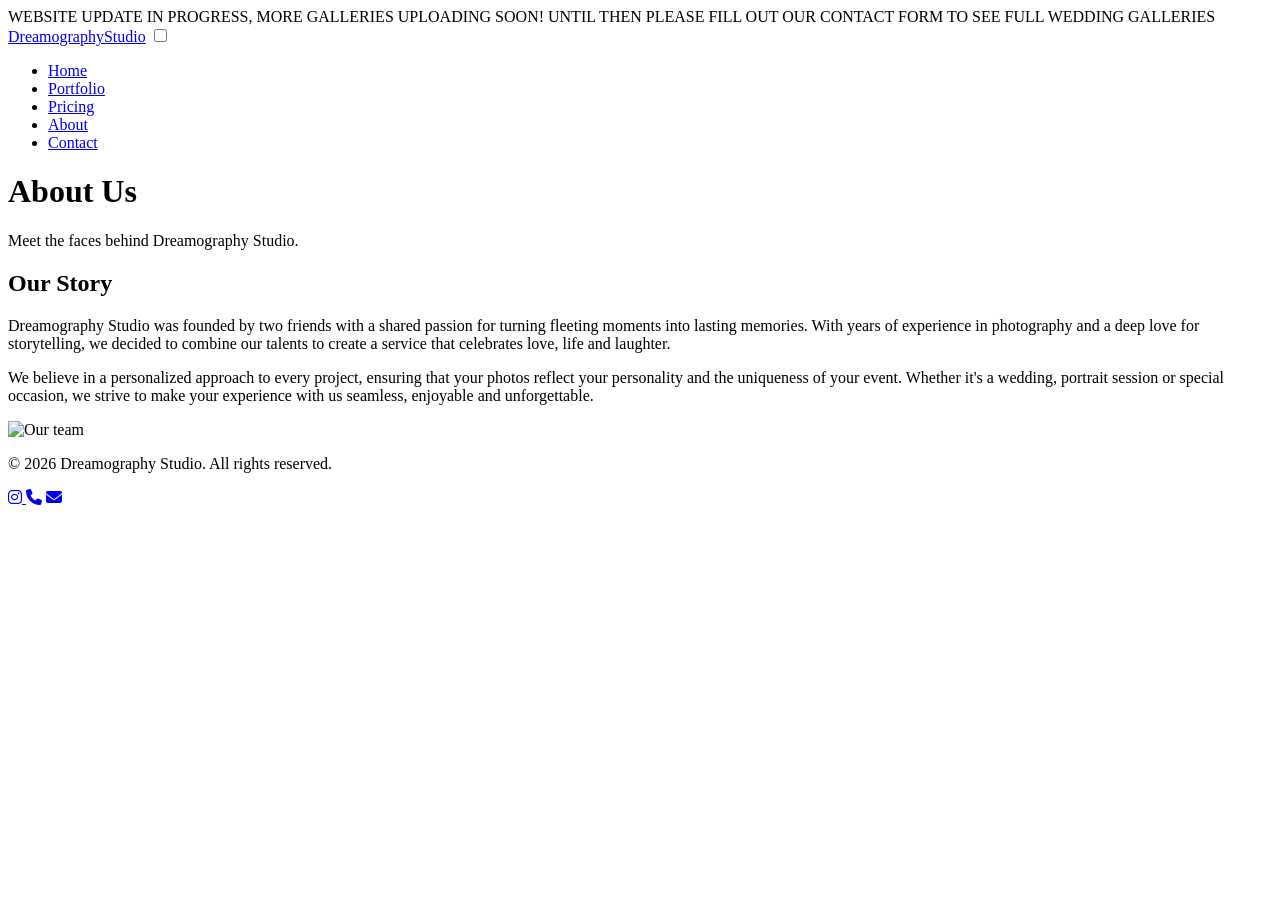
==== about.html @ a7d45cea "Add files via upload" ====
<!DOCTYPE html>
<html lang="en">
  <head>
    <meta charset="UTF-8" />
    <meta name="viewport" content="width=device-width, initial-scale=1.0" />
    <title>About Us | Dreamography Studio</title>
    <link
      href="https://fonts.googleapis.com/css2?family=Montserrat:wght@400;500;700&display=swap"
      rel="stylesheet"
    />
    <!-- Cursive font for quotes -->
    <link
      href="https://fonts.googleapis.com/css2?family=Caveat&display=swap"
      rel="stylesheet"
    />
    <link
      rel="stylesheet"
      href="https://cdnjs.cloudflare.com/ajax/libs/font-awesome/6.4.2/css/all.min.css"
      integrity="sha512-mQV+9fT3KjYWI1c6KChpOWOAIeycmTSDb03bnw6/zwZ7JpX3pfKkMojzjleRm9VdXiafX7+7A2ye31E2vChCCw=="
      crossorigin="anonymous"
      referrerpolicy="no-referrer"
    />
    <link rel="stylesheet" href="css/style.css" />
  </head>
  <body>
    <!-- Announcement Bar -->
    <div class="announcement-bar">
      WEBSITE UPDATE IN PROGRESS, MORE GALLERIES UPLOADING SOON! UNTIL THEN
      PLEASE FILL OUT OUR CONTACT FORM TO SEE FULL WEDDING GALLERIES
    </div>

    <!-- Navigation Bar -->
    <nav class="navbar">
      <div class="container">
        <a href="index.html" class="logo">Dreamography<span class="accent">Studio</span></a>
        <input type="checkbox" id="nav-toggle" class="nav-toggle" />
        <label for="nav-toggle" class="nav-toggle-label">
          <span></span>
        </label>
        <ul class="nav-menu">
          <li><a href="index.html">Home</a></li>
          <li><a href="portfolio.html">Portfolio</a></li>
          <li><a href="pricing.html">Pricing</a></li>
          <li><a href="about.html" class="active">About</a></li>
          <li><a href="contact.html">Contact</a></li>
        </ul>
      </div>
    </nav>

    <header class="page-header">
      <div class="container">
        <h1>About Us</h1>
        <p>Meet the faces behind Dreamography Studio.</p>
      </div>
    </header>

    <section class="about-section">
      <div class="container about-content">
        <div class="about-text">
          <h2>Our Story</h2>
          <p>
            Dreamography Studio was founded by two friends with a shared passion
            for turning fleeting moments into lasting memories. With years of
            experience in photography and a deep love for storytelling, we
            decided to combine our talents to create a service that celebrates
            love, life and laughter.
          </p>
          <p>
            We believe in a personalized approach to every project, ensuring
            that your photos reflect your personality and the uniqueness of
            your event. Whether it's a wedding, portrait session or special
            occasion, we strive to make your experience with us seamless,
            enjoyable and unforgettable.
          </p>
        </div>
        <div class="about-image">
          <img
            src="https://source.unsplash.com/600x600/?photographer,team"
            alt="Our team"
          />
        </div>
      </div>
    </section>

    <!-- Footer -->
    <footer class="footer">
      <div class="container footer-content">
        <p>&copy; 2026 Dreamography Studio. All rights reserved.</p>
        <div class="socials">
          <a
            href="https://www.instagram.com/"
            target="_blank"
            rel="noopener"
            aria-label="Instagram"
          >
            <i class="fab fa-instagram"></i>
          </a>
          <a href="tel:+1234567890" aria-label="Phone"
            ><i class="fas fa-phone"></i
          ></a>
          <a href="mailto:info@dreamographystudio.com" aria-label="Email"
            ><i class="fas fa-envelope"></i
          ></a>
        </div>
      </div>
    </footer>
  </body>
</html>
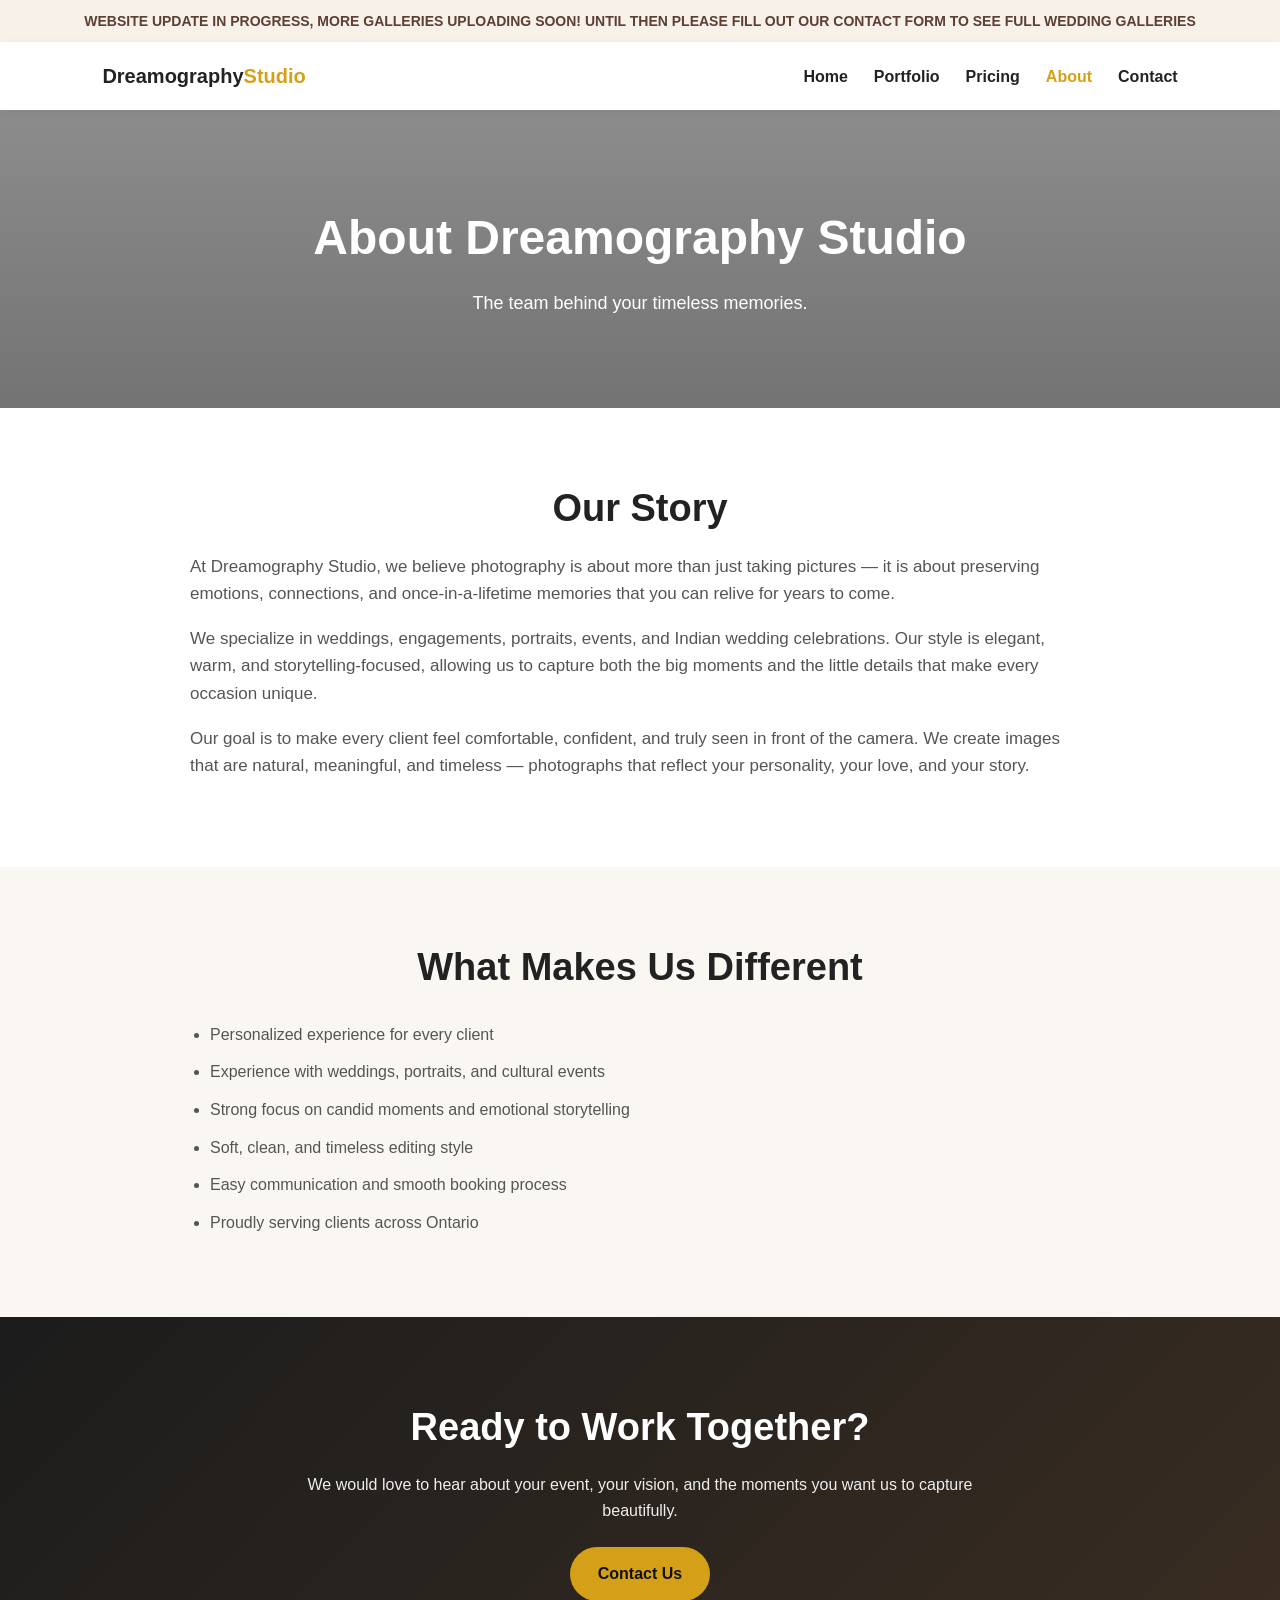
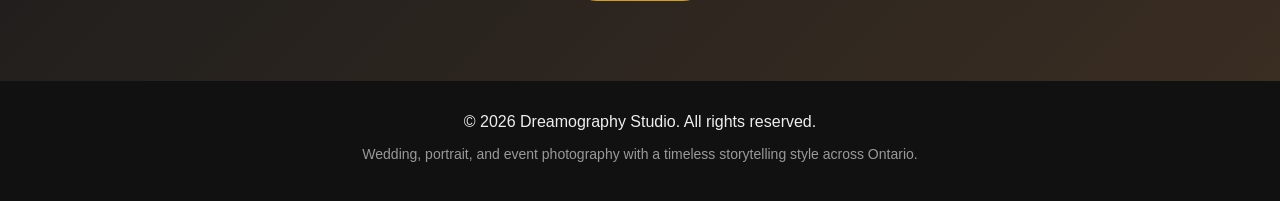
==== commit 577b5a77: "Revise About page layout and content Updated the structure and content of the About page, including " ====
--- a/about.html
+++ b/about.html
@@ -1,108 +1,86 @@
 <!DOCTYPE html>
 <html lang="en">
-  <head>
-    <meta charset="UTF-8" />
-    <meta name="viewport" content="width=device-width, initial-scale=1.0" />
-    <title>About Us | Dreamography Studio</title>
-    <link
-      href="https://fonts.googleapis.com/css2?family=Montserrat:wght@400;500;700&display=swap"
-      rel="stylesheet"
-    />
-    <!-- Cursive font for quotes -->
-    <link
-      href="https://fonts.googleapis.com/css2?family=Caveat&display=swap"
-      rel="stylesheet"
-    />
-    <link
-      rel="stylesheet"
-      href="https://cdnjs.cloudflare.com/ajax/libs/font-awesome/6.4.2/css/all.min.css"
-      integrity="sha512-mQV+9fT3KjYWI1c6KChpOWOAIeycmTSDb03bnw6/zwZ7JpX3pfKkMojzjleRm9VdXiafX7+7A2ye31E2vChCCw=="
-      crossorigin="anonymous"
-      referrerpolicy="no-referrer"
-    />
-    <link rel="stylesheet" href="css/style.css" />
-  </head>
-  <body>
-    <!-- Announcement Bar -->
-    <div class="announcement-bar">
-      WEBSITE UPDATE IN PROGRESS, MORE GALLERIES UPLOADING SOON! UNTIL THEN
-      PLEASE FILL OUT OUR CONTACT FORM TO SEE FULL WEDDING GALLERIES
+<head>
+  <meta charset="UTF-8" />
+  <meta name="viewport" content="width=device-width, initial-scale=1.0" />
+  <title>About | Dreamography Studio</title>
+  <link rel="stylesheet" href="style.css" />
+</head>
+<body>
+
+  <div class="top-bar">
+    WEBSITE UPDATE IN PROGRESS, MORE GALLERIES UPLOADING SOON! UNTIL THEN PLEASE FILL OUT OUR CONTACT FORM TO SEE FULL WEDDING GALLERIES
+  </div>
+
+  <nav class="navbar">
+    <a href="index.html" class="logo">Dreamography<span>Studio</span></a>
+    <ul class="nav-links">
+      <li><a href="index.html">Home</a></li>
+      <li><a href="portfolio.html">Portfolio</a></li>
+      <li><a href="pricing.html">Pricing</a></li>
+      <li><a href="about.html" class="active">About</a></li>
+      <li><a href="contact.html">Contact</a></li>
+    </ul>
+  </nav>
+
+  <section class="page-banner">
+    <h1>About Dreamography Studio</h1>
+    <p>The team behind your timeless memories.</p>
+  </section>
+
+  <section class="section section-light">
+    <div class="about-content">
+      <h2 class="section-title">Our Story</h2>
+
+      <p>
+        At Dreamography Studio, we believe photography is about more than just taking pictures —
+        it is about preserving emotions, connections, and once-in-a-lifetime memories that you
+        can relive for years to come.
+      </p>
+
+      <p>
+        We specialize in weddings, engagements, portraits, events, and Indian wedding celebrations.
+        Our style is elegant, warm, and storytelling-focused, allowing us to capture both the big
+        moments and the little details that make every occasion unique.
+      </p>
+
+      <p>
+        Our goal is to make every client feel comfortable, confident, and truly seen in front of the camera.
+        We create images that are natural, meaningful, and timeless — photographs that reflect your personality,
+        your love, and your story.
+      </p>
     </div>
+  </section>
 
-    <!-- Navigation Bar -->
-    <nav class="navbar">
-      <div class="container">
-        <a href="index.html" class="logo">Dreamography<span class="accent">Studio</span></a>
-        <input type="checkbox" id="nav-toggle" class="nav-toggle" />
-        <label for="nav-toggle" class="nav-toggle-label">
-          <span></span>
-        </label>
-        <ul class="nav-menu">
-          <li><a href="index.html">Home</a></li>
-          <li><a href="portfolio.html">Portfolio</a></li>
-          <li><a href="pricing.html">Pricing</a></li>
-          <li><a href="about.html" class="active">About</a></li>
-          <li><a href="contact.html">Contact</a></li>
-        </ul>
-      </div>
-    </nav>
+  <section class="section section-soft">
+    <div class="about-content">
+      <h2 class="section-title">What Makes Us Different</h2>
 
-    <header class="page-header">
-      <div class="container">
-        <h1>About Us</h1>
-        <p>Meet the faces behind Dreamography Studio.</p>
-      </div>
-    </header>
+      <ul class="about-list">
+        <li>Personalized experience for every client</li>
+        <li>Experience with weddings, portraits, and cultural events</li>
+        <li>Strong focus on candid moments and emotional storytelling</li>
+        <li>Soft, clean, and timeless editing style</li>
+        <li>Easy communication and smooth booking process</li>
+        <li>Proudly serving clients across Ontario</li>
+      </ul>
+    </div>
+  </section>
 
-    <section class="about-section">
-      <div class="container about-content">
-        <div class="about-text">
-          <h2>Our Story</h2>
-          <p>
-            Dreamography Studio was founded by two friends with a shared passion
-            for turning fleeting moments into lasting memories. With years of
-            experience in photography and a deep love for storytelling, we
-            decided to combine our talents to create a service that celebrates
-            love, life and laughter.
-          </p>
-          <p>
-            We believe in a personalized approach to every project, ensuring
-            that your photos reflect your personality and the uniqueness of
-            your event. Whether it's a wedding, portrait session or special
-            occasion, we strive to make your experience with us seamless,
-            enjoyable and unforgettable.
-          </p>
-        </div>
-        <div class="about-image">
-          <img
-            src="https://source.unsplash.com/600x600/?photographer,team"
-            alt="Our team"
-          />
-        </div>
-      </div>
-    </section>
+  <section class="cta-section">
+    <h2>Ready to Work Together?</h2>
+    <p>
+      We would love to hear about your event, your vision, and the moments you want us to capture beautifully.
+    </p>
+    <a href="contact.html" class="btn btn-primary">Contact Us</a>
+  </section>
 
-    <!-- Footer -->
-    <footer class="footer">
-      <div class="container footer-content">
-        <p>&copy; 2026 Dreamography Studio. All rights reserved.</p>
-        <div class="socials">
-          <a
-            href="https://www.instagram.com/"
-            target="_blank"
-            rel="noopener"
-            aria-label="Instagram"
-          >
-            <i class="fab fa-instagram"></i>
-          </a>
-          <a href="tel:+1234567890" aria-label="Phone"
-            ><i class="fas fa-phone"></i
-          ></a>
-          <a href="mailto:info@dreamographystudio.com" aria-label="Email"
-            ><i class="fas fa-envelope"></i
-          ></a>
-        </div>
-      </div>
-    </footer>
-  </body>
-</html>+  <footer class="footer">
+    <p>© 2026 Dreamography Studio. All rights reserved.</p>
+    <p class="small-note">
+      Wedding, portrait, and event photography with a timeless storytelling style across Ontario.
+    </p>
+  </footer>
+
+</body>
+</html>
--- a/style.css
+++ b/style.css
@@ -0,0 +1,430 @@
+* {
+  margin: 0;
+  padding: 0;
+  box-sizing: border-box;
+}
+
+html {
+  scroll-behavior: smooth;
+}
+
+body {
+  font-family: Arial, sans-serif;
+  color: #222;
+  background-color: #fff;
+  line-height: 1.6;
+}
+
+img {
+  max-width: 100%;
+  display: block;
+}
+
+a {
+  text-decoration: none;
+  color: inherit;
+}
+
+.top-bar {
+  background: #f8f1ea;
+  color: #5c4033;
+  text-align: center;
+  padding: 10px 20px;
+  font-size: 14px;
+  font-weight: 600;
+}
+
+.navbar {
+  background: #fff;
+  padding: 18px 8%;
+  display: flex;
+  justify-content: space-between;
+  align-items: center;
+  box-shadow: 0 2px 8px rgba(0, 0, 0, 0.06);
+  position: sticky;
+  top: 0;
+  z-index: 1000;
+}
+
+.logo {
+  font-size: 20px;
+  font-weight: 700;
+  color: #222;
+}
+
+.logo span {
+  color: #d4a017;
+}
+
+.nav-links {
+  list-style: none;
+  display: flex;
+  gap: 26px;
+}
+
+.nav-links a {
+  font-size: 16px;
+  font-weight: 600;
+  transition: color 0.3s ease;
+}
+
+.nav-links a:hover,
+.nav-links a.active {
+  color: #d4a017;
+}
+
+.hero {
+  height: 88vh;
+  background: linear-gradient(rgba(0,0,0,0.45), rgba(0,0,0,0.5)),
+    url("portrait.jpg") center/cover no-repeat;
+  display: flex;
+  align-items: center;
+  justify-content: center;
+  text-align: center;
+  padding: 0 20px;
+  color: white;
+}
+
+.hero-content {
+  max-width: 850px;
+}
+
+.hero h1 {
+  font-size: 54px;
+  line-height: 1.15;
+  margin-bottom: 18px;
+}
+
+.hero p {
+  font-size: 20px;
+  margin-bottom: 28px;
+}
+
+.hero-buttons {
+  display: flex;
+  gap: 16px;
+  justify-content: center;
+  flex-wrap: wrap;
+}
+
+.btn {
+  display: inline-block;
+  padding: 14px 28px;
+  border-radius: 30px;
+  font-weight: 700;
+  transition: all 0.3s ease;
+}
+
+.btn-primary {
+  background: #d4a017;
+  color: #111;
+}
+
+.btn-primary:hover {
+  background: #b98b10;
+}
+
+.btn-outline {
+  border: 2px solid #fff;
+  color: #fff;
+}
+
+.btn-outline:hover {
+  background: #fff;
+  color: #111;
+}
+
+.section {
+  padding: 70px 8%;
+}
+
+.section-light {
+  background: #fff;
+}
+
+.section-soft {
+  background: #faf7f3;
+}
+
+.section-title {
+  text-align: center;
+  margin-bottom: 14px;
+  font-size: 38px;
+  color: #222;
+}
+
+.section-subtitle {
+  text-align: center;
+  max-width: 780px;
+  margin: 0 auto 45px;
+  color: #666;
+  font-size: 17px;
+}
+
+.services-grid,
+.features-grid,
+.pricing-grid,
+.gallery-grid,
+.testimonial-grid,
+.contact-grid {
+  display: grid;
+  gap: 28px;
+}
+
+.services-grid,
+.features-grid,
+.pricing-grid,
+.testimonial-grid {
+  grid-template-columns: repeat(auto-fit, minmax(240px, 1fr));
+}
+
+.gallery-grid {
+  grid-template-columns: repeat(auto-fit, minmax(220px, 1fr));
+}
+
+.contact-grid {
+  grid-template-columns: 1fr 1fr;
+  align-items: start;
+}
+
+.card {
+  background: #fff;
+  border-radius: 18px;
+  padding: 28px;
+  box-shadow: 0 8px 24px rgba(0,0,0,0.06);
+}
+
+.card h3 {
+  margin-bottom: 12px;
+  font-size: 22px;
+  color: #222;
+}
+
+.card p,
+.card li {
+  color: #666;
+}
+
+.feature-card {
+  text-align: center;
+}
+
+.quote-box {
+  max-width: 850px;
+  margin: 0 auto;
+  text-align: center;
+  font-style: italic;
+  color: #5c4033;
+  font-size: 28px;
+  line-height: 1.5;
+}
+
+.about-content {
+  max-width: 900px;
+  margin: 0 auto;
+}
+
+.about-content p {
+  margin-bottom: 18px;
+  color: #555;
+  font-size: 17px;
+}
+
+.about-list {
+  margin-top: 24px;
+  padding-left: 20px;
+}
+
+.about-list li {
+  margin-bottom: 12px;
+  color: #555;
+}
+
+.gallery-card {
+  overflow: hidden;
+  border-radius: 18px;
+  box-shadow: 0 8px 24px rgba(0,0,0,0.08);
+  background: #fff;
+}
+
+.gallery-card img {
+  width: 100%;
+  height: 320px;
+  object-fit: cover;
+}
+
+.gallery-card .caption {
+  padding: 16px 18px;
+}
+
+.gallery-card h4 {
+  margin-bottom: 8px;
+  font-size: 18px;
+}
+
+.gallery-card p {
+  color: #666;
+  font-size: 14px;
+}
+
+.price {
+  font-size: 28px;
+  font-weight: 700;
+  color: #d4a017;
+  margin-bottom: 14px;
+}
+
+.price-list {
+  list-style: none;
+  margin-top: 15px;
+}
+
+.price-list li {
+  margin-bottom: 10px;
+  color: #555;
+}
+
+.contact-info h3,
+.contact-form h3 {
+  margin-bottom: 16px;
+  font-size: 28px;
+}
+
+.contact-info p {
+  margin-bottom: 14px;
+  color: #555;
+}
+
+.contact-info strong {
+  color: #222;
+}
+
+.contact-form form {
+  display: flex;
+  flex-direction: column;
+  gap: 14px;
+}
+
+.contact-form input,
+.contact-form select,
+.contact-form textarea {
+  width: 100%;
+  padding: 14px 16px;
+  border: 1px solid #ddd;
+  border-radius: 10px;
+  font-size: 15px;
+  outline: none;
+}
+
+.contact-form input:focus,
+.contact-form select:focus,
+.contact-form textarea:focus {
+  border-color: #d4a017;
+}
+
+.contact-form textarea {
+  min-height: 140px;
+  resize: vertical;
+}
+
+.cta-section {
+  text-align: center;
+  padding: 80px 8%;
+  background: linear-gradient(135deg, #1c1c1c, #3a2d22);
+  color: #fff;
+}
+
+.cta-section h2 {
+  font-size: 38px;
+  margin-bottom: 14px;
+}
+
+.cta-section p {
+  max-width: 720px;
+  margin: 0 auto 24px;
+  color: #eee;
+}
+
+.footer {
+  background: #111;
+  color: #eee;
+  text-align: center;
+  padding: 28px 20px;
+}
+
+.footer p {
+  margin-bottom: 8px;
+}
+
+.small-note {
+  font-size: 14px;
+  color: #999;
+}
+
+.page-banner {
+  background: linear-gradient(rgba(0,0,0,0.45), rgba(0,0,0,0.55)),
+    url("portrait.jpg") center/cover no-repeat;
+  color: #fff;
+  text-align: center;
+  padding: 90px 20px;
+}
+
+.page-banner h1 {
+  font-size: 48px;
+  margin-bottom: 12px;
+}
+
+.page-banner p {
+  max-width: 700px;
+  margin: 0 auto;
+  font-size: 18px;
+}
+
+@media (max-width: 900px) {
+  .contact-grid {
+    grid-template-columns: 1fr;
+  }
+
+  .hero h1 {
+    font-size: 40px;
+  }
+
+  .hero p {
+    font-size: 18px;
+  }
+
+  .page-banner h1 {
+    font-size: 36px;
+  }
+}
+
+@media (max-width: 700px) {
+  .navbar {
+    flex-direction: column;
+    gap: 14px;
+  }
+
+  .nav-links {
+    flex-wrap: wrap;
+    justify-content: center;
+    gap: 14px;
+  }
+
+  .hero {
+    height: auto;
+    min-height: 75vh;
+    padding: 80px 20px;
+  }
+
+  .hero h1 {
+    font-size: 32px;
+  }
+
+  .section-title {
+    font-size: 30px;
+  }
+
+  .quote-box {
+    font-size: 22px;
+  }
+}
